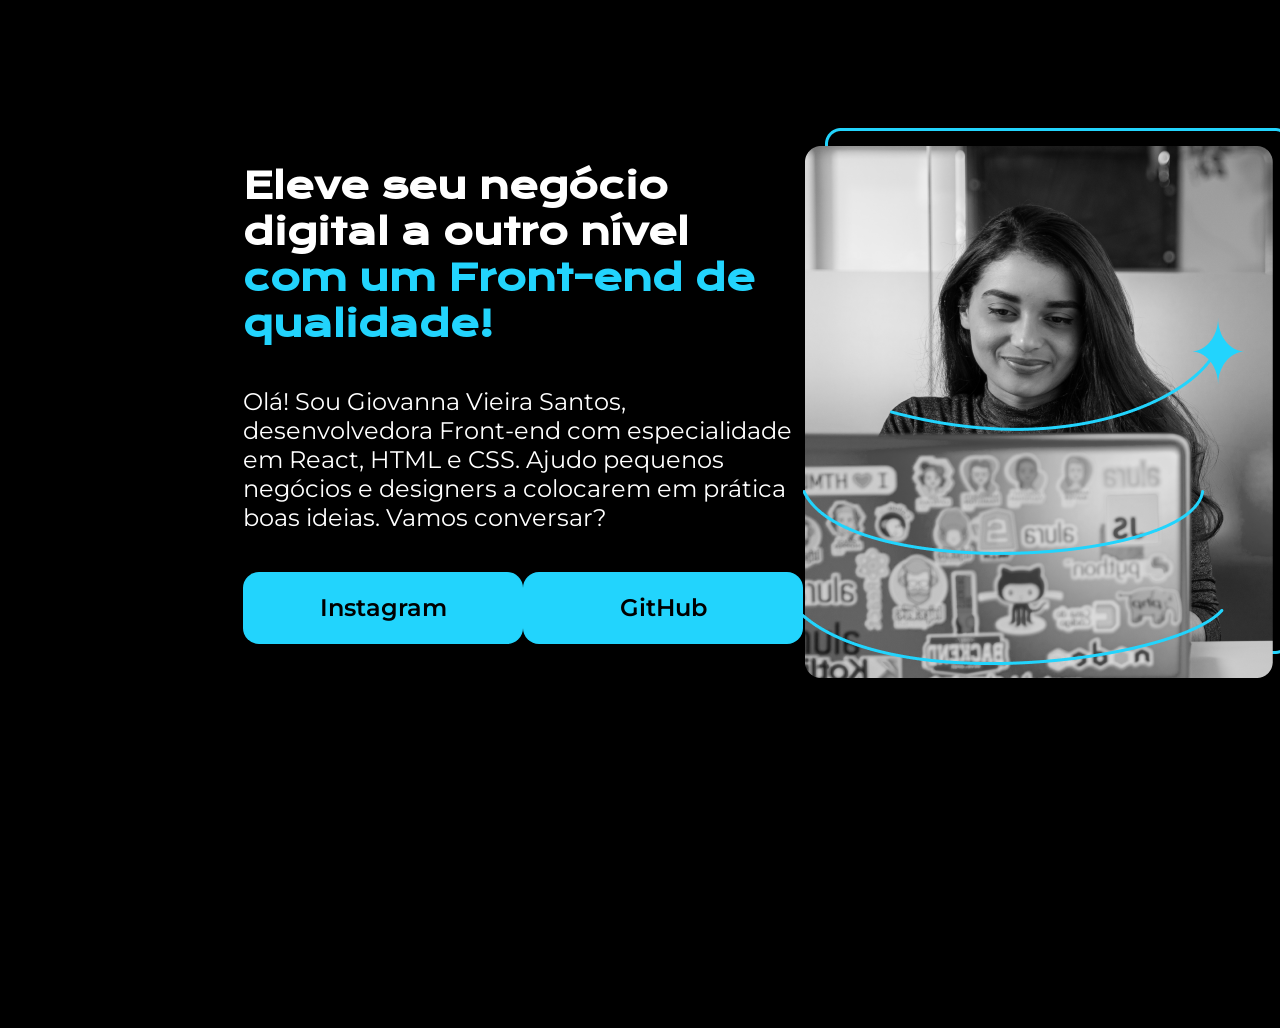
==== index.html @ 7bfb8c94 "projeto alura, portifolio" ====
<!DOCTYPE html>
<html lang="pt-br">
<head>
    <meta charset="UTF-8">
    <meta name="viewport" content="width=device-width, initial-scale=1.0">
    <title>Portifólio</title>
    <link rel="stylesheet" href="style.css">
</head>
<body>
    <header></header>
    <main class="apresentacao">
        <section class="apresentacao__conteudo">
            <h1 class="apresentacao__conteudo__titulo">Eleve seu negócio digital a outro nível <span>com um Front-end de qualidade!</span></h1>
            <p class="apresentacao__conteudo__texto">Olá! Sou Giovanna Vieira Santos, desenvolvedora Front-end com especialidade em React, HTML e CSS. Ajudo pequenos negócios e designers a colocarem em prática boas ideias. Vamos conversar?</p>
            <div class="apresentacao__links">
                <a class="apresentacao__links__link" href="https://instagram.com/gi_707_">Instagram</a>
                <a class="apresentacao__links__link" href="https://github.com/giovanna-v-s">GitHub</a>
            </div>
        </section>
        <img src="Imagem.png" alt="Foto de uma menina programando">
    </main>
    <footer></footer>
</body>
</html>
---- style.css ----
@import url('https://fonts.googleapis.com/css2?family=Krona+One&family=Montserrat:ital,wght@0,600;1,600&display=swap');
*{
    padding: 0px;
    margin: 0px;
    box-sizing: border-box;
}

body{
    background-color: black;
    color:white;
    min-height: 100vh;
}

span{
    color: #22D4FD;
}

.apresentacao{
    margin:10% 19%;
    display: flex;
    align-items: center;
    justify-content: space-between;
}

.apresentacao__conteudo{
    width: 615px;
    display: flex;
    flex-direction: column;
    gap: 40px;
}

.apresentacao__conteudo__titulo{
    font-size: 36px;
    font-family: "Krona One", sans-serif;
}

.apresentacao__conteudo__texto{
    font-size: 24px;
    font-family: "Montserrat", sans-serif;
}

.apresentacao__links{
    display: flex;
    justify-content: space-between;
}

.apresentacao__links__link{
    background-color: #22D4FD;
    color: #000000;
    font-family: "Montserrat", sans-serif;
    font-weight: 600;
    width: 280px;
    text-align: center;
    text-decoration: none;
    border-radius: 16px;;
    font-size: 24px;
    padding: 21.5px 0px;
}
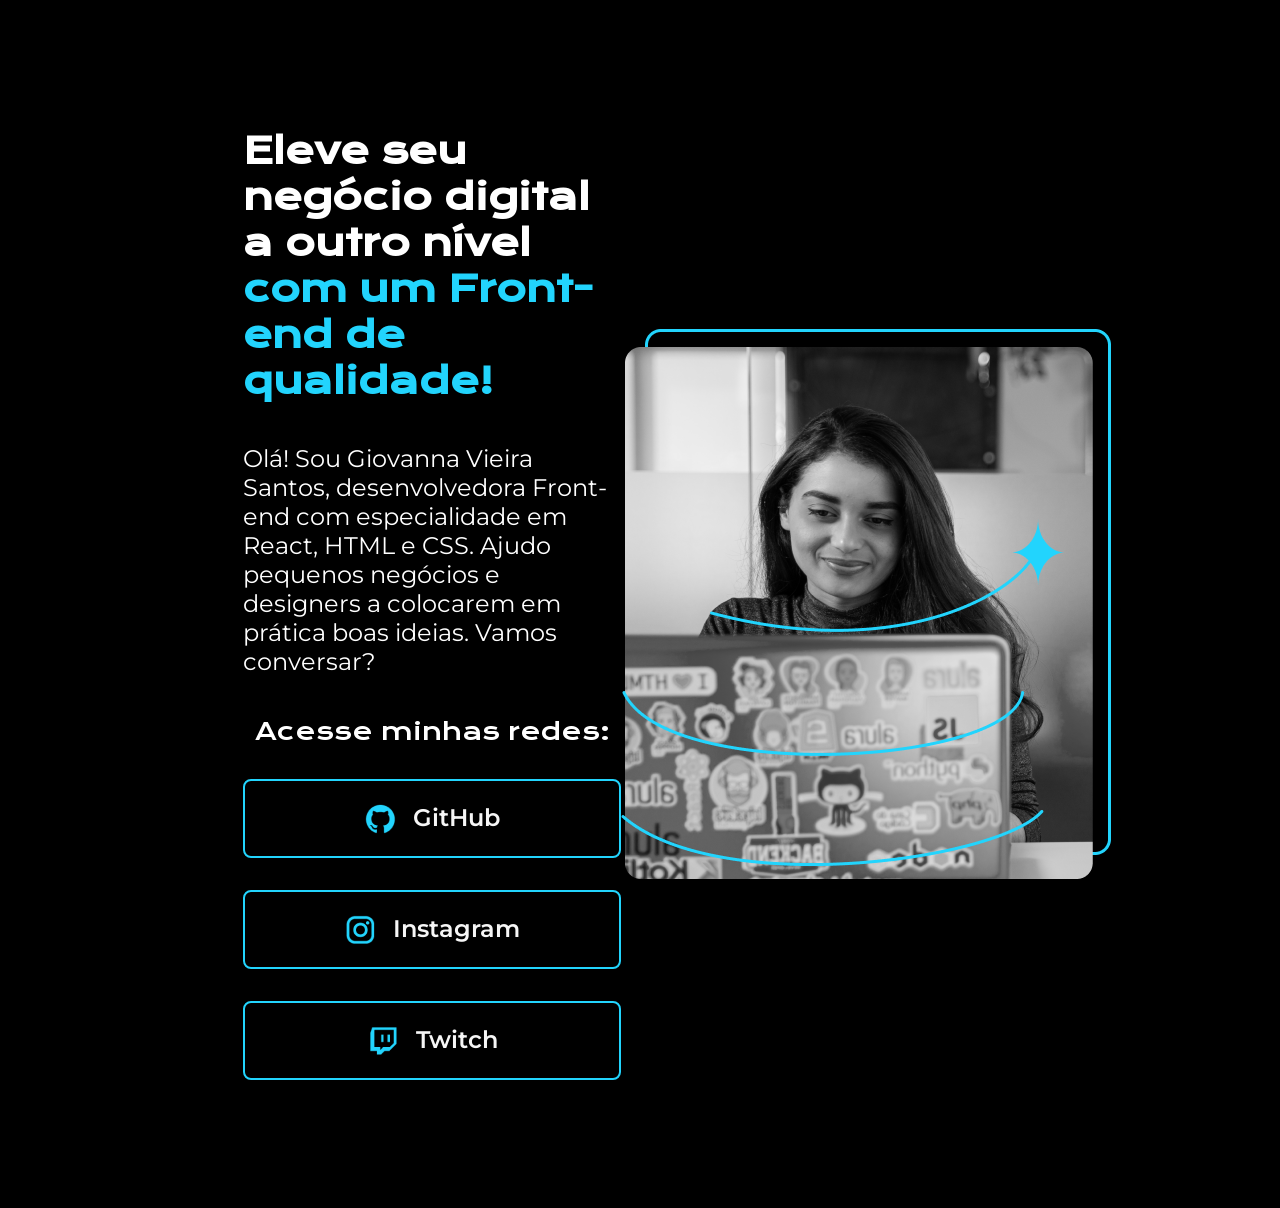
==== commit 149181f2: "Portifolio Alura parte 2" ====
--- a/index.html
+++ b/index.html
@@ -11,13 +11,16 @@
     <main class="apresentacao">
         <section class="apresentacao__conteudo">
             <h1 class="apresentacao__conteudo__titulo">Eleve seu negócio digital a outro nível <span>com um Front-end de qualidade!</span></h1>
-            <p class="apresentacao__conteudo__texto">Olá! Sou Giovanna Vieira Santos, desenvolvedora Front-end com especialidade em React, HTML e CSS. Ajudo pequenos negócios e designers a colocarem em prática boas ideias. Vamos conversar?</p>
+            <p class="apresentacao__conteudo__texto">Olá! Sou Giovanna Vieira Santos, desenvolvedora Front-end com especialidade em React, HTML e CSS. 
+                Ajudo pequenos negócios e designers a colocarem em prática boas ideias. Vamos conversar?</p>
             <div class="apresentacao__links">
-                <a class="apresentacao__links__link" href="https://instagram.com/gi_707_">Instagram</a>
-                <a class="apresentacao__links__link" href="https://github.com/giovanna-v-s">GitHub</a>
+                <h2 class="apresentacao__links__subtitulo">Acesse minhas redes:</h2> 
+                <a class="apresentacao__links__link" href="https://github.com/giovanna-v-s"><img src="./assets/github.png"> GitHub</a>
+                <a class="apresentacao__links__link" href="https://instagram.com/gi_707_"> <img src="./assets/instagram.png"> Instagram</a>
+                <a class="apresentacao__links__link" href="https://www.twitch.tv/ada02w"><img src="./assets/twitch.png"> Twitch</a>
             </div>
         </section>
-        <img src="Imagem.png" alt="Foto de uma menina programando">
+        <img src="./assets/Imagem.png" alt="Foto de uma menina programando">
     </main>
     <footer></footer>
 </body>
--- a/style.css
+++ b/style.css
@@ -41,18 +41,34 @@
 
 .apresentacao__links{
     display: flex;
+    flex-direction: column;
+    align-items: center;
     justify-content: space-between;
+    gap: 32px;
+}
+
+.apresentacao__links__subtitulo{
+    font-family: "Krona one", sans-serif;
+    font-weight: 400;
+    font-size: 24px;
 }
 
 .apresentacao__links__link{
-    background-color: #22D4FD;
-    color: #000000;
+    /* background-color: #22D4FD; */
+    display: flex;
+    justify-content: center;
+    gap:16px;
+    color: #F6F6F6;
+    border: 2px solid #22D4FD; 
     font-family: "Montserrat", sans-serif;
     font-weight: 600;
-    width: 280px;
-    text-align: center;
+    width: 378px;
     text-decoration: none;
-    border-radius: 16px;;
+    border-radius: 8px;;
     font-size: 24px;
     padding: 21.5px 0px;
+}
+
+.apresentacao__links__link:hover{
+    background-color: #272727;
 }
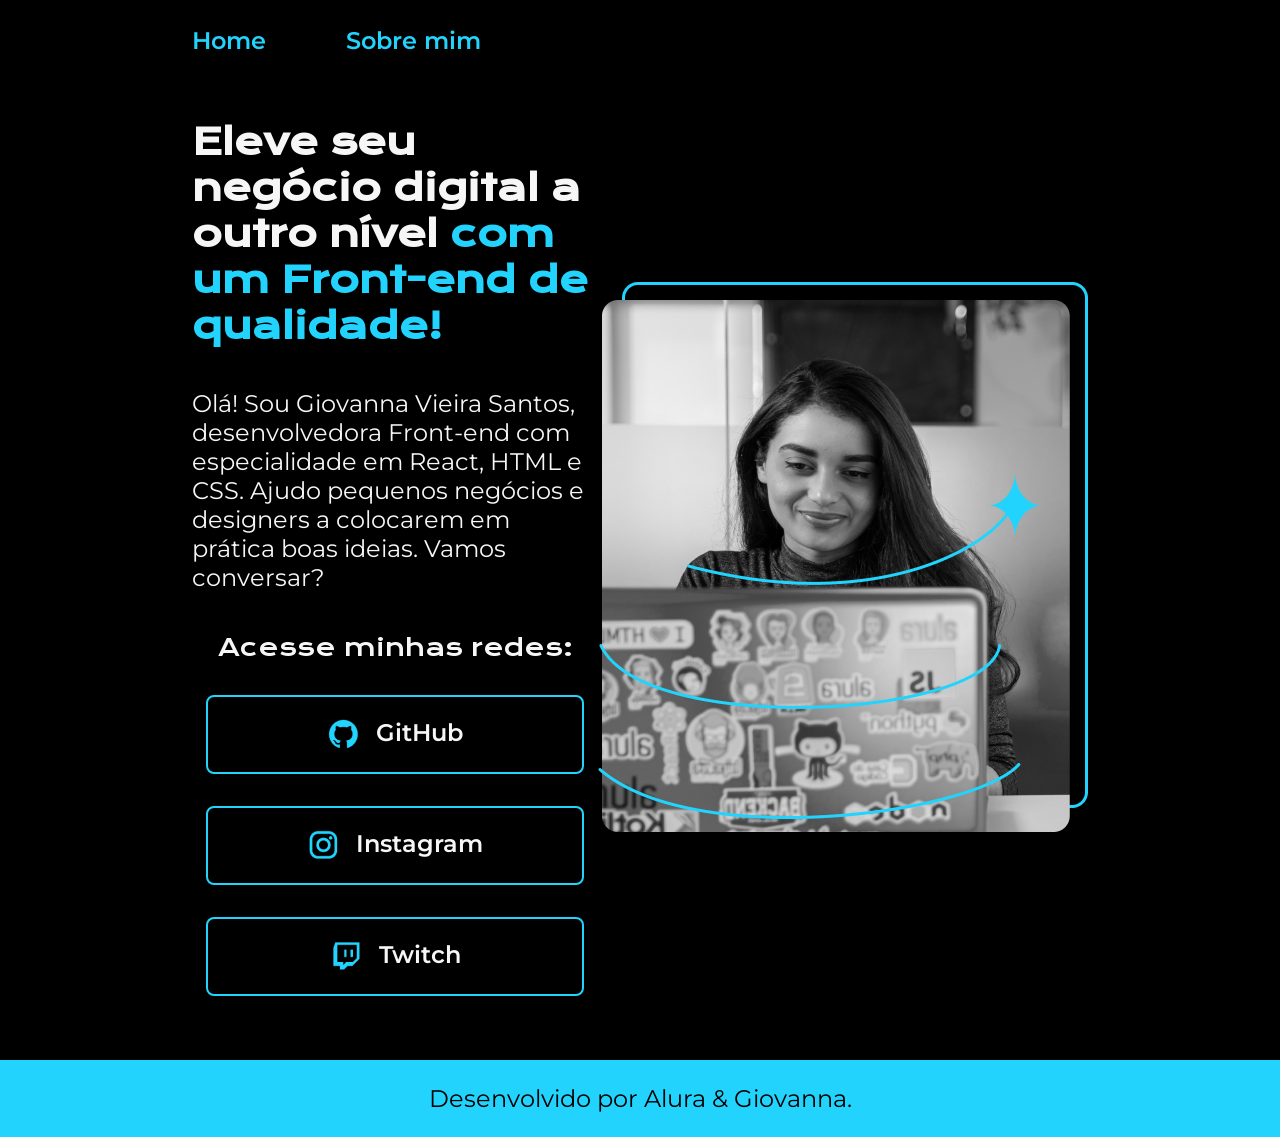
==== commit 48cc2a01: "mudanças no primeiro html" ====
--- a/index.html
+++ b/index.html
@@ -4,10 +4,15 @@
     <meta charset="UTF-8">
     <meta name="viewport" content="width=device-width, initial-scale=1.0">
     <title>Portifólio</title>
-    <link rel="stylesheet" href="style.css">
+    <link rel="stylesheet" href="./styles/style.css">
 </head>
 <body>
-    <header></header>
+    <header class="cabecalho">
+        <nav class="cabecalho__menu">
+            <a class="cabecalho__menu__link" href="index.html">Home</a>
+            <a class="cabecalho__menu__link" href="about.html">Sobre mim</a>
+        </nav>
+    </header>
     <main class="apresentacao">
         <section class="apresentacao__conteudo">
             <h1 class="apresentacao__conteudo__titulo">Eleve seu negócio digital a outro nível <span>com um Front-end de qualidade!</span></h1>
@@ -22,6 +27,8 @@
         </section>
         <img src="./assets/Imagem.png" alt="Foto de uma menina programando">
     </main>
-    <footer></footer>
+    <footer class="rodape">
+        <P>Desenvolvido por Alura & Giovanna.</P>
+    </footer>
 </body>
 </html>
--- a/styles/style.css
+++ b/styles/style.css
@@ -0,0 +1,111 @@
+@import url('https://fonts.googleapis.com/css2?family=Krona+One&family=Montserrat:ital,wght@0,600;1,600&display=swap');
+
+:root{
+    --cor--primaria: #000000;
+    --cor--secundaria: #f6f6f6;
+    --cor--terciaria: #22d4fd;
+    --cor--hover: #272727;
+    
+    --fonte--primaria: "Krona One", sans-serif;
+    --fonte--secundaria: "Montserrat", sans-serif; 
+}
+
+*{
+    padding: 0px;
+    margin: 0px;
+    box-sizing: border-box;
+}
+
+body{
+
+    background-color: var(--cor--primaria);
+    color: var(--cor--secundaria);
+}
+
+.cabecalho{
+    padding: 2% 0% 0% 15%;
+}
+.cabecalho__menu{
+    display: flex;
+    gap: 80px;
+}
+
+.cabecalho__menu__link{
+    color: var(--cor--terciaria);
+    font-family: var(--fonte--secundaria);     
+    font-size: 24px;     
+    font-weight: 600; 
+    text-decoration: none;
+}
+span{
+    color: var(--cor--terciaria);
+}
+
+.apresentacao{
+    padding: 5% 15%;
+    display: flex;
+    align-items: center;
+    justify-content: space-between;
+}
+
+.apresentacao__conteudo{
+    width: 615px;
+    display: flex;
+    flex-direction: column;
+    gap: 40px;
+}
+
+.apresentacao__conteudo__titulo{
+    font-size: 36px;
+    font-family: var(--fonte--primaria);
+}
+
+.apresentacao__conteudo__texto{
+    font-size: 24px;
+    font-family: var(--fonte--secundaria);
+    font-weight: 400;
+    font-size: 24px;
+}
+
+.apresentacao__links{
+    display: flex;
+    flex-direction: column;
+    align-items: center;
+    justify-content: space-between;
+    gap: 32px;
+}
+
+.apresentacao__links__subtitulo{
+    font-family: var(--fonte--primaria);
+    font-weight: 400;
+    font-size: 24px;
+}
+
+.apresentacao__links__link{
+    display: flex;
+    justify-content: center;
+    gap:16px;
+    color: var(--cor--secundaria);
+    border: 2px solid var(--cor--terciaria);
+    font-family: var(--fonte--secundaria);
+    font-weight: 600;
+    width: 378px;
+    text-decoration: none;
+    border-radius: 8px;;
+    font-size: 24px;
+    padding: 21.5px 0px;
+}
+
+.apresentacao__links__link:hover{
+    background-color: var(--cor--hover);
+}
+
+.rodape {     
+    text-align: center;     
+    padding: 24px;     
+    background-color: var(--cor--terciaria);  
+    color: var(--cor--primaria);
+    font-family: var(--fonte--secundaria);     
+    font-size: 24px;     
+    font-weight: 400; 
+}
